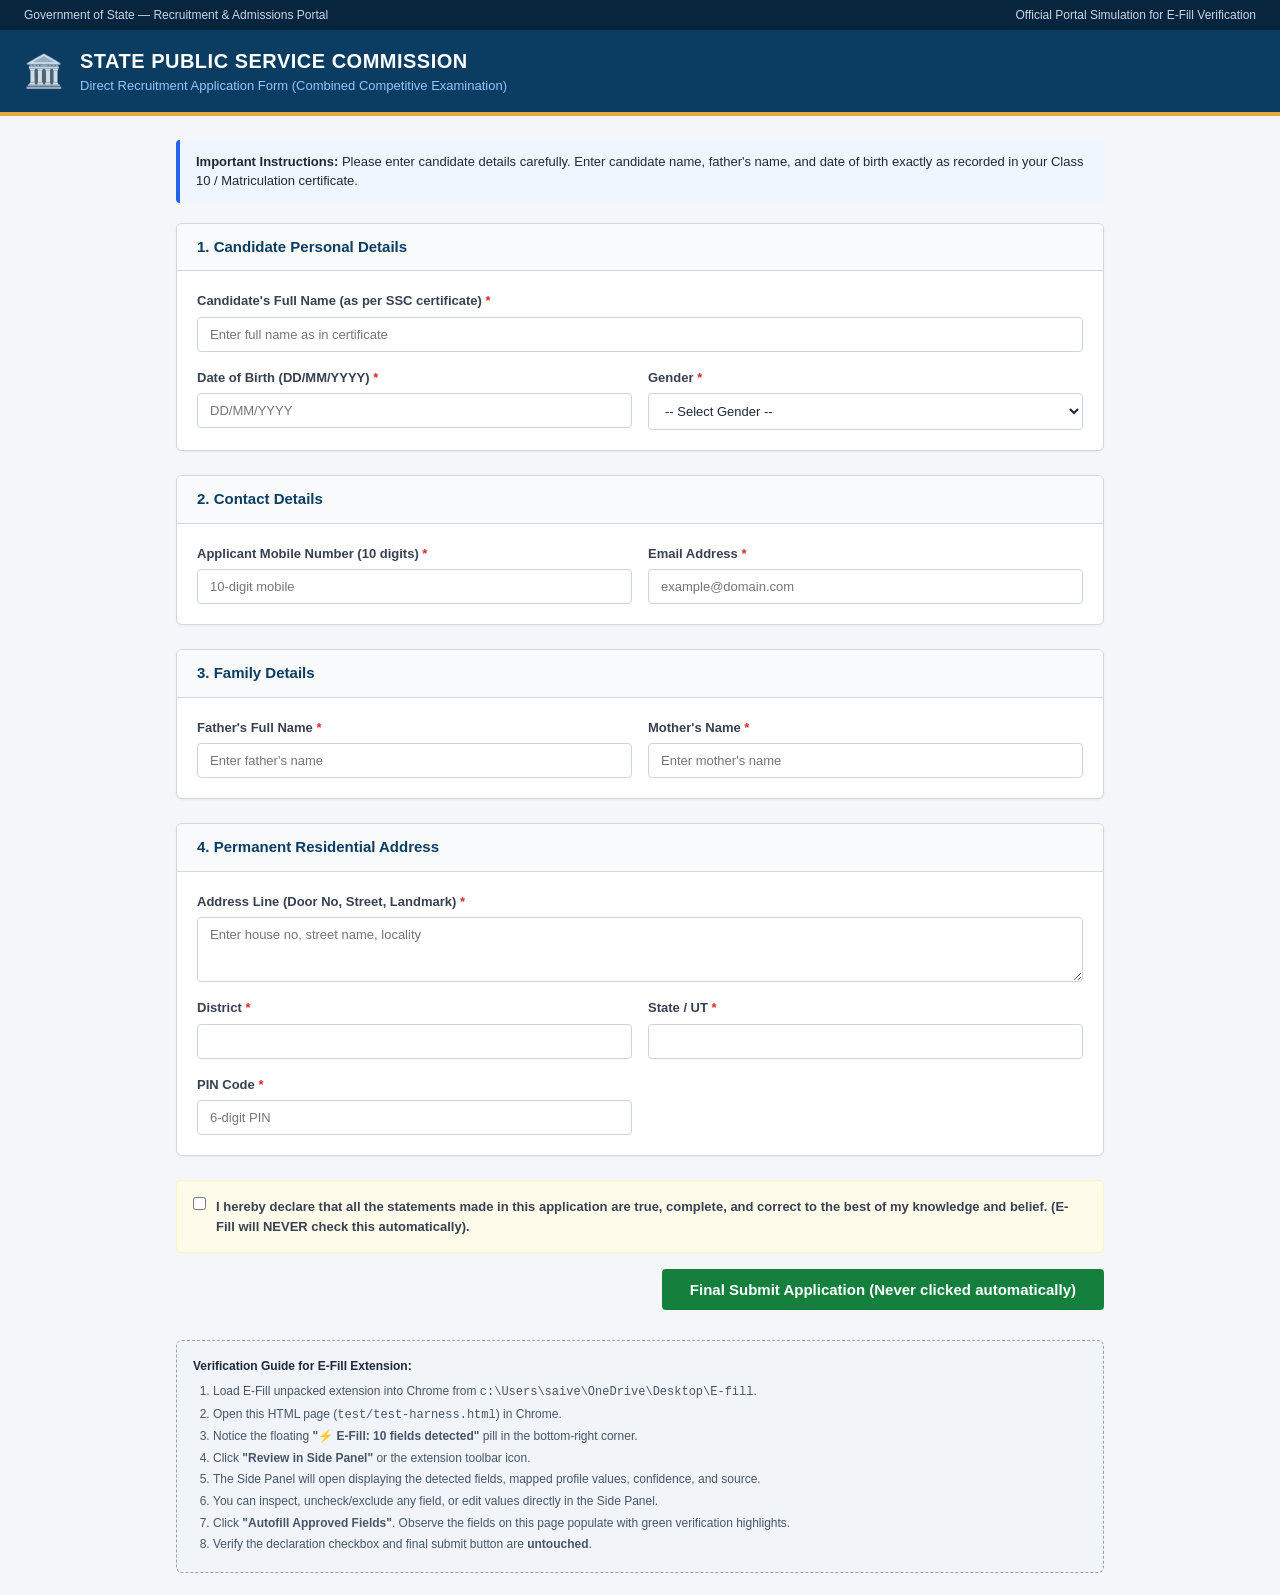
==== test/test-harness.html @ 9b444835 "intial implentation is ready" ====
<!DOCTYPE html>
<html lang="en">
<head>
  <meta charset="UTF-8">
  <meta name="viewport" content="width=device-width, initial-scale=1.0">
  <title>Public Service Commission — Online Application Portal (Test Harness)</title>
  <style>
    :root {
      --gov-blue: #0b3c61;
      --gov-dark: #07253d;
      --gov-gold: #e5a93b;
      --bg: #f4f6f9;
      --card-bg: #ffffff;
      --border: #d0d7de;
      --text: #1f2937;
    }
    * { box-sizing: border-box; margin: 0; padding: 0; }
    body {
      font-family: Arial, "Helvetica Neue", sans-serif;
      background-color: var(--bg);
      color: var(--text);
      line-height: 1.5;
    }
    .top-strip {
      background: var(--gov-dark);
      color: #cbd5e1;
      padding: 6px 24px;
      font-size: 12px;
      display: flex;
      justify-content: space-between;
    }
    .header {
      background: var(--gov-blue);
      color: white;
      padding: 16px 24px;
      border-bottom: 4px solid var(--gov-gold);
      display: flex;
      align-items: center;
      gap: 16px;
    }
    .emblem {
      font-size: 32px;
    }
    .header h1 {
      font-size: 20px;
      font-weight: 700;
      letter-spacing: 0.5px;
    }
    .header p {
      font-size: 13px;
      color: #93c5fd;
    }
    .container {
      max-width: 960px;
      margin: 24px auto;
      padding: 0 16px;
    }
    .notice-box {
      background: #eff6ff;
      border-left: 4px solid #2563eb;
      padding: 12px 16px;
      margin-bottom: 20px;
      font-size: 13px;
      border-radius: 4px;
    }
    .form-card {
      background: var(--card-bg);
      border: 1px solid var(--border);
      border-radius: 6px;
      box-shadow: 0 1px 3px rgba(0,0,0,0.05);
      margin-bottom: 24px;
      overflow: hidden;
    }
    .section-header {
      background: #f8fafc;
      border-bottom: 1px solid var(--border);
      padding: 12px 20px;
      font-size: 15px;
      font-weight: 700;
      color: var(--gov-blue);
      display: flex;
      align-items: center;
      gap: 8px;
    }
    .section-body {
      padding: 20px;
      display: grid;
      grid-template-columns: 1fr 1fr;
      gap: 16px;
    }
    .full-width {
      grid-column: 1 / -1;
    }
    .form-group {
      display: flex;
      flex-direction: column;
      gap: 6px;
    }
    label {
      font-size: 13px;
      font-weight: 600;
      color: #374151;
    }
    .required {
      color: #dc2626;
    }
    input[type="text"],
    input[type="email"],
    input[type="tel"],
    input[type="date"],
    select,
    textarea {
      padding: 9px 12px;
      border: 1px solid #cbd5e1;
      border-radius: 4px;
      font-size: 13px;
      font-family: inherit;
      color: #1e293b;
      background: #ffffff;
      transition: border-color 0.2s;
    }
    input:focus, select:focus, textarea:focus {
      outline: none;
      border-color: #2563eb;
      box-shadow: 0 0 0 3px rgba(37, 99, 235, 0.1);
    }
    .declaration-box {
      background: #fffbeb;
      border: 1px solid #fef3c7;
      padding: 16px;
      border-radius: 6px;
      margin-top: 10px;
    }
    .declaration-checkbox {
      display: flex;
      gap: 10px;
      font-size: 13px;
      align-items: flex-start;
      cursor: pointer;
    }
    .btn-submit {
      background: #15803d;
      color: white;
      border: none;
      padding: 12px 28px;
      font-size: 15px;
      font-weight: 700;
      border-radius: 4px;
      cursor: pointer;
      margin-top: 16px;
    }
    .btn-submit:hover {
      background: #166534;
    }
    .test-instructions {
      background: #f1f5f9;
      border: 1px dashed #94a3b8;
      border-radius: 6px;
      padding: 16px;
      margin-top: 30px;
      font-size: 12px;
      color: #475569;
    }
    .test-instructions h4 {
      margin-bottom: 6px;
      color: #1e293b;
    }
  </style>
</head>
<body>

  <div class="top-strip">
    <span>Government of State — Recruitment & Admissions Portal</span>
    <span>Official Portal Simulation for E-Fill Verification</span>
  </div>

  <header class="header">
    <div class="emblem">🏛️</div>
    <div>
      <h1>STATE PUBLIC SERVICE COMMISSION</h1>
      <p>Direct Recruitment Application Form (Combined Competitive Examination)</p>
    </div>
  </header>

  <main class="container">
    <div class="notice-box">
      <strong>Important Instructions:</strong> Please enter candidate details carefully. Enter candidate name, father's name, and date of birth exactly as recorded in your Class 10 / Matriculation certificate.
    </div>

    <form id="recruitment-application-form">
      <!-- Section 1: Candidate Identity -->
      <div class="form-card">
        <div class="section-header">
          <span>1. Candidate Personal Details</span>
        </div>
        <div class="section-body">
          <div class="form-group full-width">
            <label for="applicant_name">Candidate's Full Name (as per SSC certificate) <span class="required">*</span></label>
            <input type="text" id="applicant_name" name="candidate_full_name" placeholder="Enter full name as in certificate">
          </div>

          <div class="form-group">
            <label for="applicant_dob">Date of Birth (DD/MM/YYYY) <span class="required">*</span></label>
            <input type="text" id="applicant_dob" name="birth_date" placeholder="DD/MM/YYYY">
          </div>

          <div class="form-group">
            <label for="applicant_gender">Gender <span class="required">*</span></label>
            <select id="applicant_gender" name="gender">
              <option value="">-- Select Gender --</option>
              <option value="Male">Male</option>
              <option value="Female">Female</option>
              <option value="Transgender">Transgender</option>
            </select>
          </div>
        </div>
      </div>

      <!-- Section 2: Contact Information -->
      <div class="form-card">
        <div class="section-header">
          <span>2. Contact Details</span>
        </div>
        <div class="section-body">
          <div class="form-group">
            <label for="mobile_number">Applicant Mobile Number (10 digits) <span class="required">*</span></label>
            <input type="tel" id="mobile_number" name="primary_mobile" maxlength="10" placeholder="10-digit mobile">
          </div>

          <div class="form-group">
            <label for="email_id">Email Address <span class="required">*</span></label>
            <input type="email" id="email_id" name="applicant_email" placeholder="example@domain.com">
          </div>
        </div>
      </div>

      <!-- Section 3: Parentage Details -->
      <div class="form-card">
        <div class="section-header">
          <span>3. Family Details</span>
        </div>
        <div class="section-body">
          <div class="form-group">
            <label for="father_name">Father's Full Name <span class="required">*</span></label>
            <input type="text" id="father_name" name="father_full_name" placeholder="Enter father's name">
          </div>

          <div class="form-group">
            <label for="mother_name">Mother's Name <span class="required">*</span></label>
            <input type="text" id="mother_name" name="mother_name" placeholder="Enter mother's name">
          </div>
        </div>
      </div>

      <!-- Section 4: Address Details -->
      <div class="form-card">
        <div class="section-header">
          <span>4. Permanent Residential Address</span>
        </div>
        <div class="section-body">
          <div class="form-group full-width">
            <label for="permanent_address">Address Line (Door No, Street, Landmark) <span class="required">*</span></label>
            <textarea id="permanent_address" name="full_address" rows="3" placeholder="Enter house no, street name, locality"></textarea>
          </div>

          <div class="form-group">
            <label for="district_name">District <span class="required">*</span></label>
            <input type="text" id="district_name" name="district">
          </div>

          <div class="form-group">
            <label for="state_name">State / UT <span class="required">*</span></label>
            <input type="text" id="state_name" name="state_of_residence">
          </div>

          <div class="form-group">
            <label for="postal_pincode">PIN Code <span class="required">*</span></label>
            <input type="text" id="postal_pincode" name="pincode" maxlength="6" placeholder="6-digit PIN">
          </div>
        </div>
      </div>

      <!-- Legal Declaration -->
      <div class="declaration-box">
        <label class="declaration-checkbox">
          <input type="checkbox" id="legal_declaration" name="declaration">
          <span>I hereby declare that all the statements made in this application are true, complete, and correct to the best of my knowledge and belief. (E-Fill will NEVER check this automatically).</span>
        </label>
      </div>

      <div style="text-align: right;">
        <button type="button" class="btn-submit" id="btn-final-submit">
          Final Submit Application (Never clicked automatically)
        </button>
      </div>
    </form>

    <div class="test-instructions">
      <h4>Verification Guide for E-Fill Extension:</h4>
      <ol style="margin-left: 20px; line-height: 1.8;">
        <li>Load E-Fill unpacked extension into Chrome from <code>c:\Users\saive\OneDrive\Desktop\E-fill</code>.</li>
        <li>Open this HTML page (<code>test/test-harness.html</code>) in Chrome.</li>
        <li>Notice the floating <strong>"⚡ E-Fill: 10 fields detected"</strong> pill in the bottom-right corner.</li>
        <li>Click <strong>"Review in Side Panel"</strong> or the extension toolbar icon.</li>
        <li>The Side Panel will open displaying the detected fields, mapped profile values, confidence, and source.</li>
        <li>You can inspect, uncheck/exclude any field, or edit values directly in the Side Panel.</li>
        <li>Click <strong>"Autofill Approved Fields"</strong>. Observe the fields on this page populate with green verification highlights.</li>
        <li>Verify the declaration checkbox and final submit button are <strong>untouched</strong>.</li>
      </ol>
    </div>
  </main>

</body>
</html>
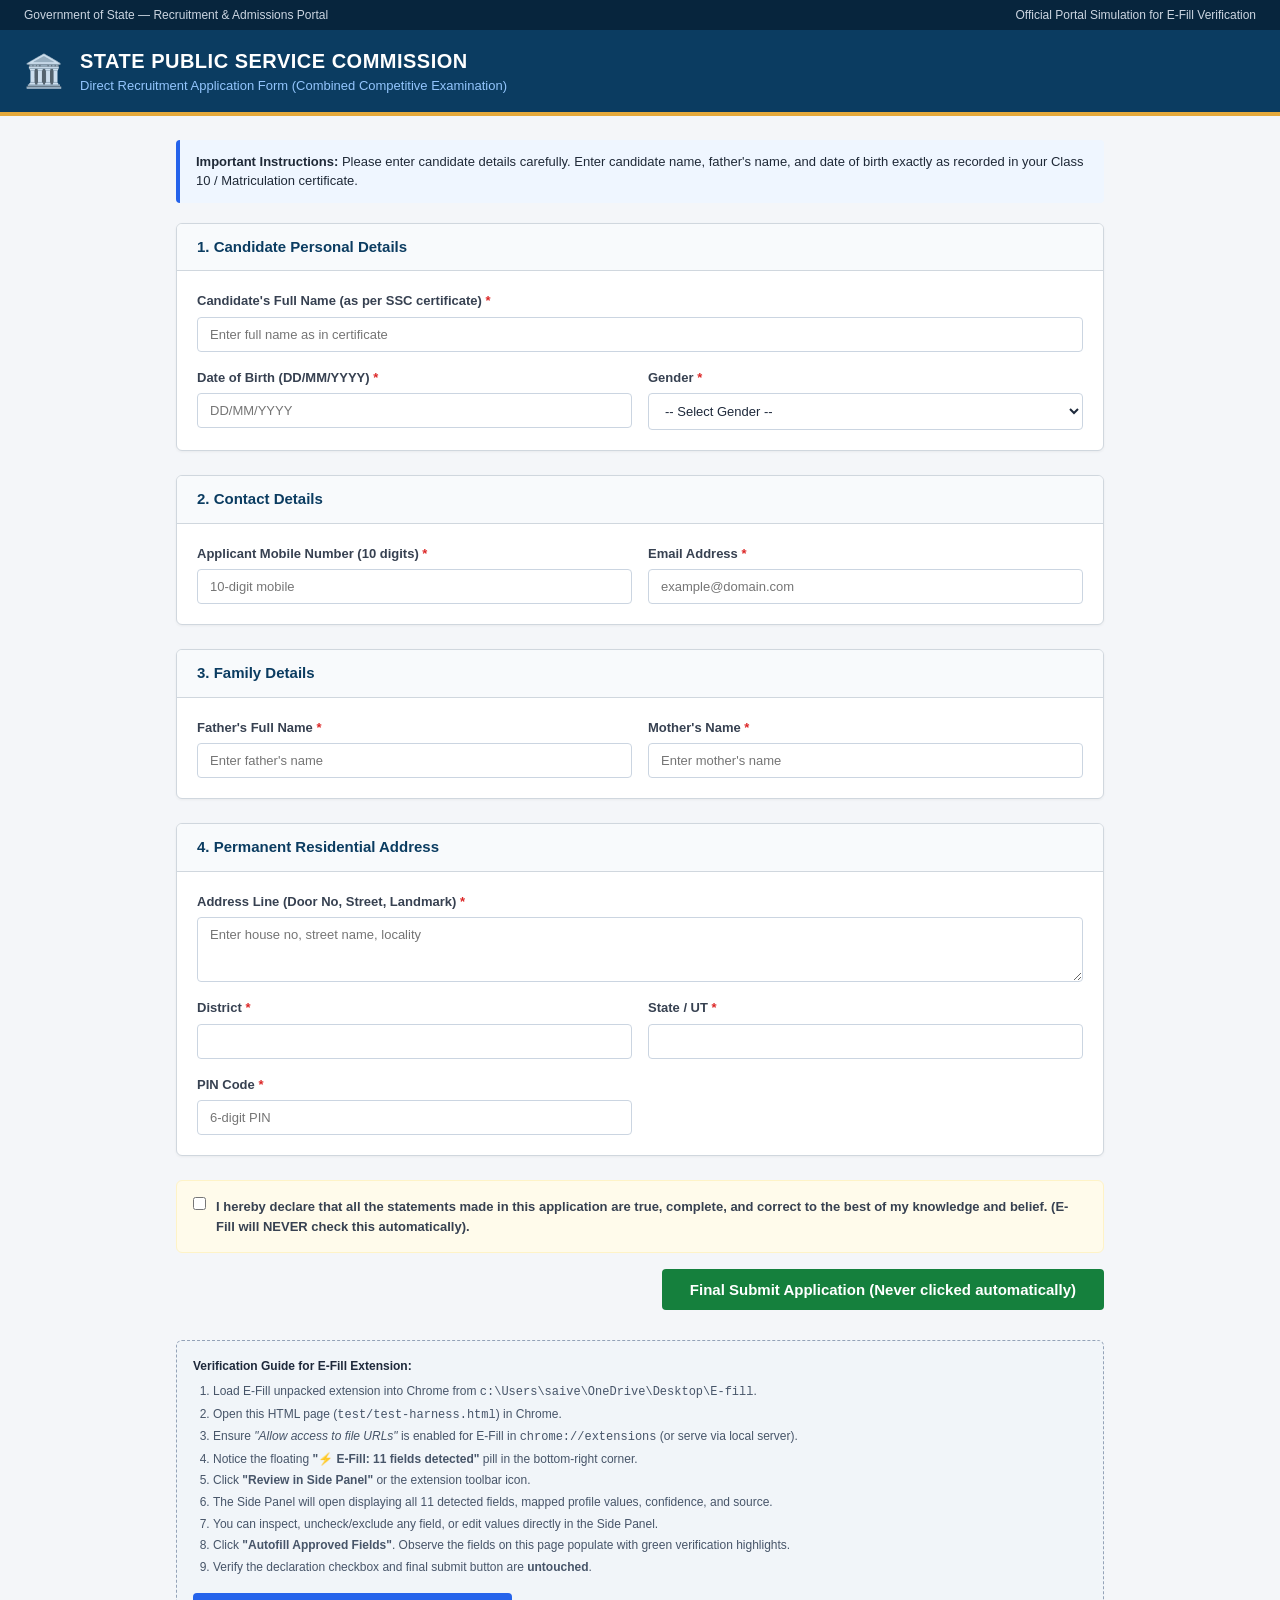
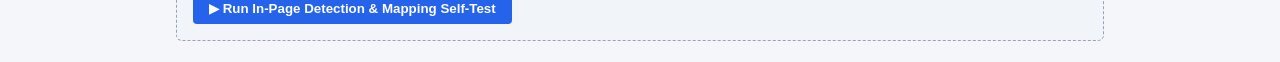
==== commit ef08e2ec: "version 1 features updated" ====
--- a/test/test-harness.html
+++ b/test/test-harness.html
@@ -300,15 +300,59 @@
       <ol style="margin-left: 20px; line-height: 1.8;">
         <li>Load E-Fill unpacked extension into Chrome from <code>c:\Users\saive\OneDrive\Desktop\E-fill</code>.</li>
         <li>Open this HTML page (<code>test/test-harness.html</code>) in Chrome.</li>
-        <li>Notice the floating <strong>"⚡ E-Fill: 10 fields detected"</strong> pill in the bottom-right corner.</li>
+        <li>Ensure <em>"Allow access to file URLs"</em> is enabled for E-Fill in <code>chrome://extensions</code> (or serve via local server).</li>
+        <li>Notice the floating <strong>"⚡ E-Fill: 11 fields detected"</strong> pill in the bottom-right corner.</li>
         <li>Click <strong>"Review in Side Panel"</strong> or the extension toolbar icon.</li>
-        <li>The Side Panel will open displaying the detected fields, mapped profile values, confidence, and source.</li>
+        <li>The Side Panel will open displaying all 11 detected fields, mapped profile values, confidence, and source.</li>
         <li>You can inspect, uncheck/exclude any field, or edit values directly in the Side Panel.</li>
         <li>Click <strong>"Autofill Approved Fields"</strong>. Observe the fields on this page populate with green verification highlights.</li>
         <li>Verify the declaration checkbox and final submit button are <strong>untouched</strong>.</li>
       </ol>
+      <div style="margin-top: 15px;">
+        <button type="button" id="btn-run-selftest" style="background: #2563eb; color: white; border: none; padding: 8px 16px; border-radius: 4px; font-weight: bold; cursor: pointer;">
+          ▶ Run In-Page Detection & Mapping Self-Test
+        </button>
+        <div id="selftest-output" style="margin-top: 10px; font-family: monospace; font-size: 12px; display: none;"></div>
+      </div>
     </div>
   </main>
 
+  <script src="../core/canonical-schema.js"></script>
+  <script src="../core/normalizer.js"></script>
+  <script src="../core/source-selector.js"></script>
+  <script src="../content/field-reader.js"></script>
+  <script src="../content/form-detector.js"></script>
+  <script>
+    document.getElementById('btn-run-selftest').addEventListener('click', () => {
+      const out = document.getElementById('selftest-output');
+      out.style.display = 'block';
+      out.innerHTML = '<div style="color: #2563eb; font-weight: bold;">Running in-page audit...</div>';
+
+      const scan = window.EFillFormDetector.formDetector.scan();
+      const profile = window.EFillCanonicalSchema.DEFAULT_SYNTHETIC_PROFILE;
+      const proposals = window.EFillSourceSelector.sourceSelector.generateProposals(scan.fields, profile);
+
+      let html = '<div style="margin-top: 8px; border: 1px solid #cbd5e1; padding: 10px; background: white; border-radius: 4px;">';
+      html += '<strong>Form Detector Found:</strong> ' + scan.totalFound + ' fields<br>';
+      html += '<strong>Mapped Canonicals:</strong> ' + scan.mappedCount + ' of ' + scan.totalFound + '<br><br>';
+      html += '<table style="width: 100%; border-collapse: collapse; font-size: 11px;">';
+      html += '<tr style="background: #f1f5f9; text-align: left;"><th style="padding: 4px;">Element ID</th><th style="padding: 4px;">Label</th><th style="padding: 4px;">Canonical</th><th style="padding: 4px;">Proposed Value</th><th style="padding: 4px;">Status</th></tr>';
+
+      proposals.forEach(p => {
+        const isOk = p.status === 'READY';
+        const color = isOk ? '#15803d' : '#b45309';
+        html += '<tr style="border-bottom: 1px solid #f1f5f9;">';
+        html += '<td style="padding: 4px;"><code>' + p.fieldId + '</code></td>';
+        html += '<td style="padding: 4px;">' + p.label + '</td>';
+        html += '<td style="padding: 4px;"><b>' + p.canonicalId + '</b></td>';
+        html += '<td style="padding: 4px;">' + p.proposedValue + '</td>';
+        html += '<td style="padding: 4px; color: ' + color + '; font-weight: bold;">' + p.status + '</td>';
+        html += '</tr>';
+      });
+
+      html += '</table></div>';
+      out.innerHTML = html;
+    });
+  </script>
 </body>
 </html>
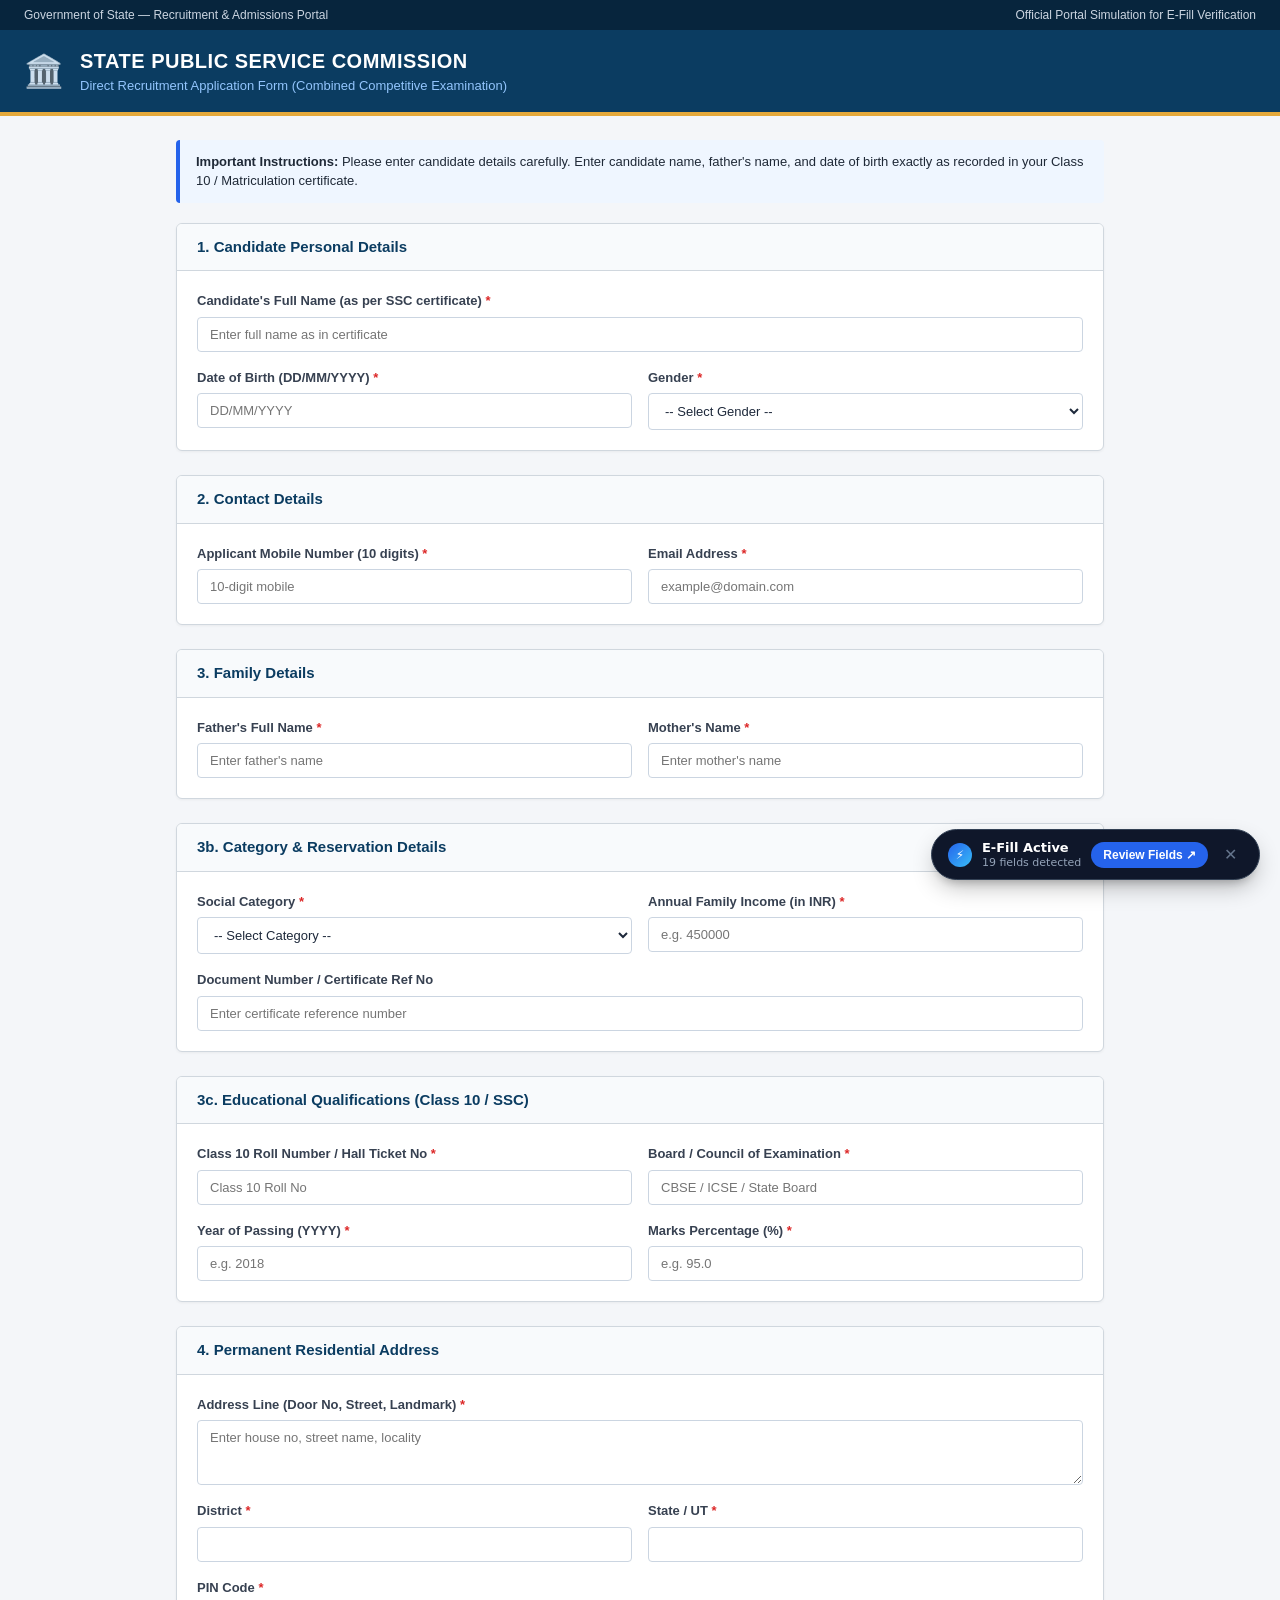
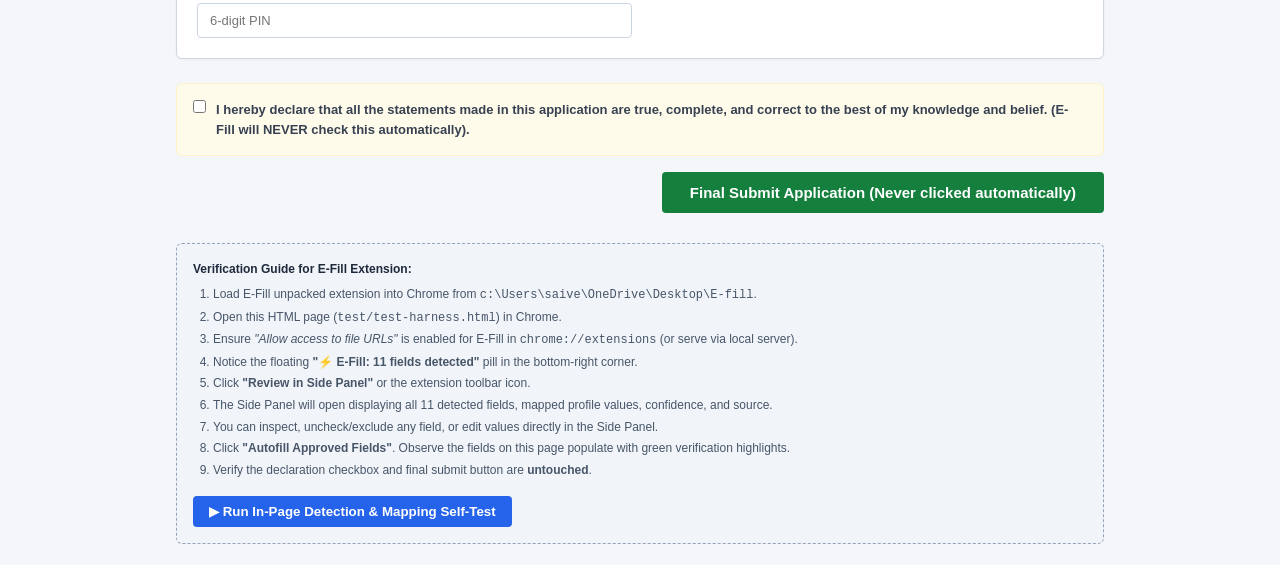
==== commit df37b695: "version is updated" ====
--- a/test/test-harness.html
+++ b/test/test-harness.html
@@ -248,6 +248,64 @@
           <div class="form-group">
             <label for="mother_name">Mother's Name <span class="required">*</span></label>
             <input type="text" id="mother_name" name="mother_name" placeholder="Enter mother's name">
+          </div>
+        </div>
+      </div>
+
+      <!-- Section 3b: Category & Reservation Details -->
+      <div class="form-card">
+        <div class="section-header">
+          <span>3b. Category & Reservation Details</span>
+        </div>
+        <div class="section-body">
+          <div class="form-group">
+            <label for="category_select">Social Category <span class="required">*</span></label>
+            <select id="category_select" name="social_category">
+              <option value="">-- Select Category --</option>
+              <option value="General">General / UR</option>
+              <option value="EWS">Economically Weaker Section (EWS)</option>
+              <option value="OBC-NCL">OBC (Non-Creamy Layer)</option>
+              <option value="SC">Scheduled Caste (SC)</option>
+              <option value="ST">Scheduled Tribe (ST)</option>
+            </select>
+          </div>
+
+          <div class="form-group">
+            <label for="annual_family_income">Annual Family Income (in INR) <span class="required">*</span></label>
+            <input type="text" id="annual_family_income" name="annual_family_income" placeholder="e.g. 450000">
+          </div>
+
+          <div class="form-group full-width">
+            <label for="caste_cert_no">Document Number / Certificate Ref No</label>
+            <input type="text" id="caste_cert_no" name="document_number" placeholder="Enter certificate reference number">
+          </div>
+        </div>
+      </div>
+
+      <!-- Section 3c: Class 10 / Matriculation Education Details -->
+      <div class="form-card">
+        <div class="section-header">
+          <span>3c. Educational Qualifications (Class 10 / SSC)</span>
+        </div>
+        <div class="section-body">
+          <div class="form-group">
+            <label for="ssc_roll_no">Class 10 Roll Number / Hall Ticket No <span class="required">*</span></label>
+            <input type="text" id="ssc_roll_no" name="roll_number" placeholder="Class 10 Roll No">
+          </div>
+
+          <div class="form-group">
+            <label for="ssc_board">Board / Council of Examination <span class="required">*</span></label>
+            <input type="text" id="ssc_board" name="board_name" placeholder="CBSE / ICSE / State Board">
+          </div>
+
+          <div class="form-group">
+            <label for="ssc_year">Year of Passing (YYYY) <span class="required">*</span></label>
+            <input type="text" id="ssc_year" name="passing_year" placeholder="e.g. 2018">
+          </div>
+
+          <div class="form-group">
+            <label for="ssc_percentage">Marks Percentage (%) <span class="required">*</span></label>
+            <input type="text" id="ssc_percentage" name="marks_percentage" placeholder="e.g. 95.0">
           </div>
         </div>
       </div>
@@ -319,9 +377,24 @@
 
   <script src="../core/canonical-schema.js"></script>
   <script src="../core/normalizer.js"></script>
+  <script src="../core/app-profiles.js"></script>
+  <script src="../core/page-classifier.js"></script>
+  <script src="../core/information-profile.js"></script>
+  <script src="../core/profile-manager.js"></script>
+  <script src="../core/conflict-engine.js"></script>
+  <script src="../core/file-validator.js"></script>
+  <script src="../core/document-field-map.js"></script>
+  <script src="../core/document-classifier.js"></script>
+  <script src="../core/ocr-engine.js"></script>
+  <script src="../core/document-extractor.js"></script>
+  <script src="../core/document-source-manager.js"></script>
+  <script src="../core/availability-engine.js"></script>
   <script src="../core/source-selector.js"></script>
   <script src="../content/field-reader.js"></script>
   <script src="../content/form-detector.js"></script>
+  <script src="../content/indicator.js"></script>
+  <script src="../content/autofill.js"></script>
+  <script src="../content/content.js"></script>
   <script>
     document.getElementById('btn-run-selftest').addEventListener('click', () => {
       const out = document.getElementById('selftest-output');
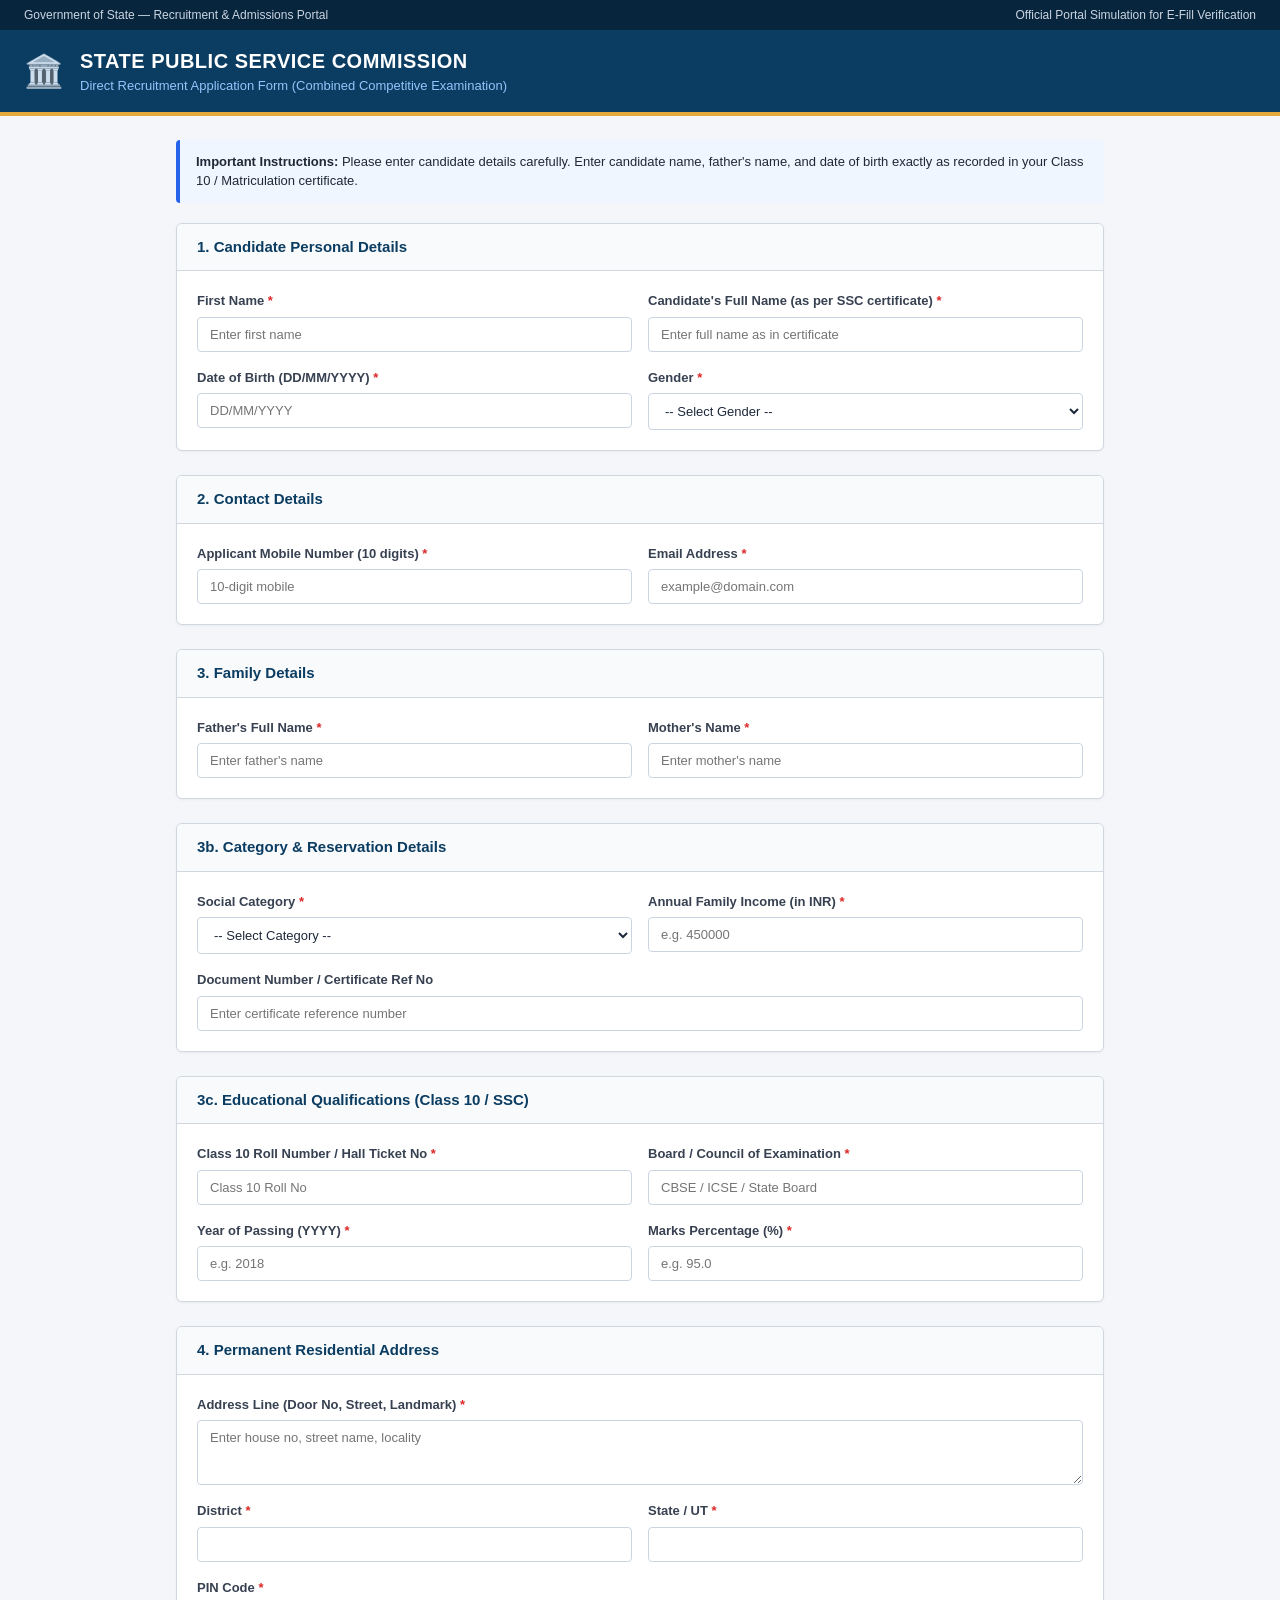
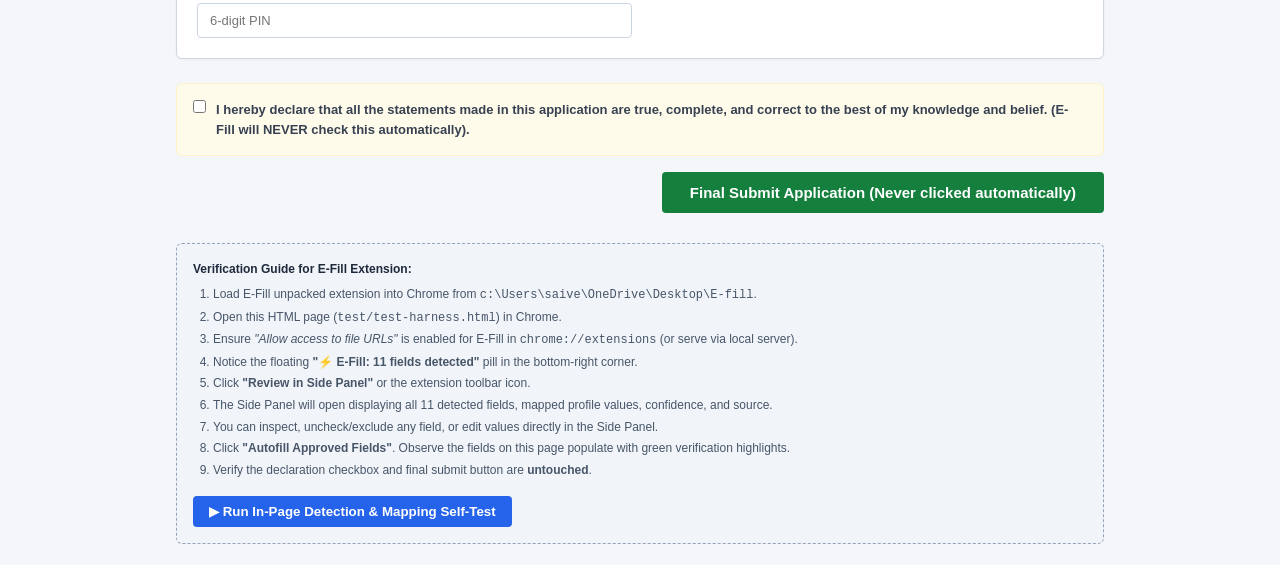
==== commit b1876063: "production ready 3 tests ledt" ====
--- a/test/test-harness.html
+++ b/test/test-harness.html
@@ -194,7 +194,12 @@
           <span>1. Candidate Personal Details</span>
         </div>
         <div class="section-body">
-          <div class="form-group full-width">
+          <div class="form-group">
+            <label for="first_name">First Name <span class="required">*</span></label>
+            <input type="text" id="first_name" name="firstName" placeholder="Enter first name">
+          </div>
+
+          <div class="form-group">
             <label for="applicant_name">Candidate's Full Name (as per SSC certificate) <span class="required">*</span></label>
             <input type="text" id="applicant_name" name="candidate_full_name" placeholder="Enter full name as in certificate">
           </div>
@@ -388,6 +393,7 @@
   <script src="../core/ocr-engine.js"></script>
   <script src="../core/document-extractor.js"></script>
   <script src="../core/document-source-manager.js"></script>
+  <script src="../core/application-mapping-engine.js"></script>
   <script src="../core/availability-engine.js"></script>
   <script src="../core/source-selector.js"></script>
   <script src="../content/field-reader.js"></script>
